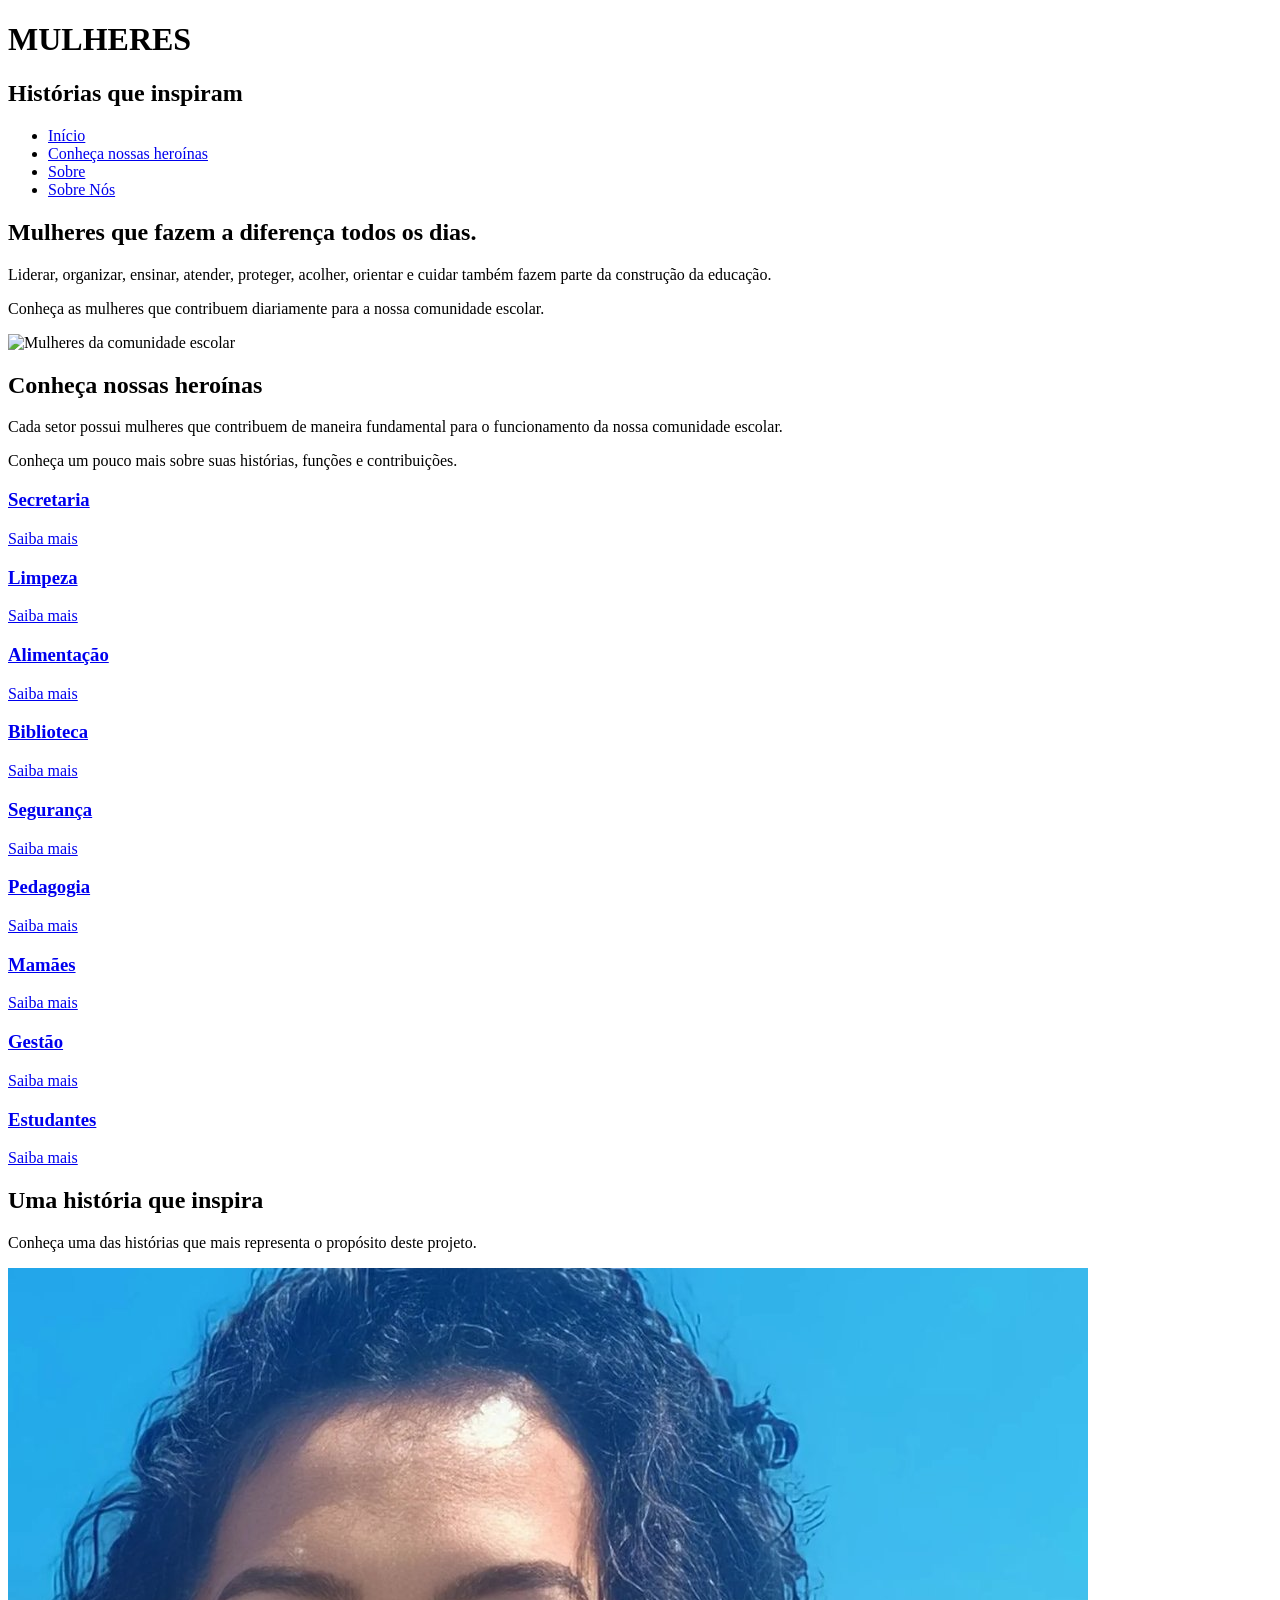
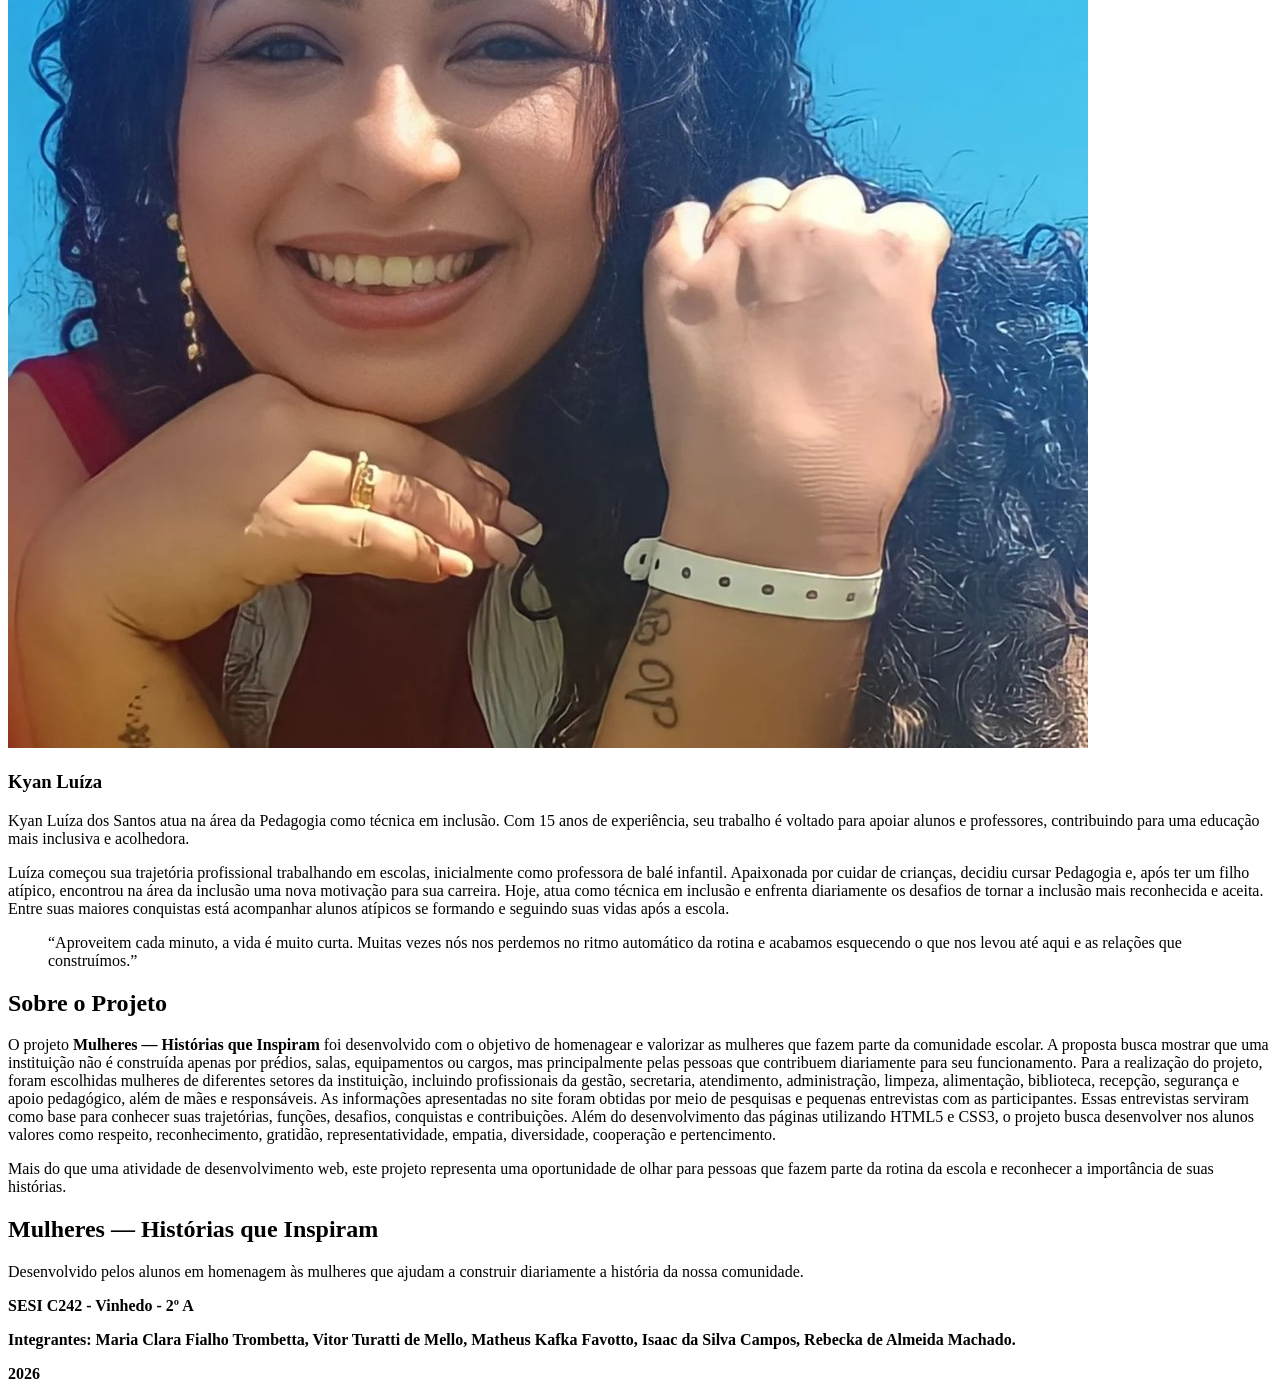
==== index.html @ b3c3f318 "create: page project mulheres" ====
<!DOCTYPE html>
<html lang="pt-BR">

<head>
    <meta charset="UTF-8">
    <meta name="viewport" content="width=device-width, initial-scale=1.0">
    <title>Mulheres — Histórias que Inspiram</title>
    <link rel="stylesheet" href="css/style.css">
</head>

<body>

    <!-- ==============================
         CABEÇALHO / NAVEGAÇÃO
    =============================== -->
    <header>
        <div class="cabecalho">
            <div class="cabecalho-texto">
                <h1>MULHERES</h1>
                <h2>Histórias que inspiram</h2>
            </div>

            <nav>
                <ul>
                    <li>
                        <a href="#inicio">Início</a>
                    </li>
                    <li>
                        <a href="#heroínas">Conheça nossas heroínas</a>
                    </li>
                    <li>
                        <a href="#sobre">Sobre</a>
                    </li>

                    <li>
                        <a href="pages/sobre.html">Sobre Nós</a>
                    </li>
                </ul>

            </nav>
        </div>
    </header>


    <main>

        <!-- ==============================
             1. INÍCIO
        =============================== -->
        <section id="inicio" class="inicio">

            <div class="inicio-conteudo">
                <h2>
                    Mulheres que fazem a diferença
                    todos os dias.
                </h2>

                <p>
                    Liderar, organizar, ensinar, atender,
                    proteger, acolher, orientar e cuidar
                    também fazem parte da construção da educação.
                </p>

                <p>
                    Conheça as mulheres que contribuem
                    diariamente para a nossa comunidade escolar.
                </p>
            </div>

            <div class="inicio-imagem">
                <img src="img/banner.png" alt="Mulheres da comunidade escolar">
            </div>

        </section>


        <!-- ==============================
             2. CONHEÇA NOSSAS HEROÍNAS
        =============================== -->
        <section id="heroínas" class="heroínas">

            <div class="titulo-secao">
                <h2>
                    Conheça nossas heroínas
                </h2>

                <p>
                    Cada setor possui mulheres que contribuem
                    de maneira fundamental para o funcionamento
                    da nossa comunidade escolar.
                </p>

                <p>
                    Conheça um pouco mais sobre suas histórias,
                    funções e contribuições.
                </p>
            </div>

            <div class="cards-setores">

                <!-- SECRETARIA -->
                <a href="pages/secretaria.html" class="card-setor">
                    <h3>Secretaria</h3>
                    <p>Saiba mais</p>
                </a>

                <!-- LIMPEZA -->
                <a href="pages/limpeza.html" class="card-setor">
                    <h3>Limpeza</h3>
                    <p>Saiba mais</p>
                </a>

                <!-- ALIMENTAÇÃO -->
                <a href="pages/alimentacao.html" class="card-setor">
                    <h3>Alimentação</h3>
                    <p>Saiba mais</p>
                </a>

                <!-- BIBLIOTECA -->
                <a href="pages/biblioteca.html" class="card-setor">
                    <h3>Biblioteca</h3>
                    <p>Saiba mais</p>
                </a>

                <!-- SEGURANÇA -->
                <a href="pages/seguranca.html" class="card-setor">
                    <h3>Segurança</h3>
                    <p>Saiba mais</p>
                </a>

                <!-- APOIO PEDAGÓGICO -->
                <a href="pages/pedagogia.html" class="card-setor">
                    <h3>Pedagogia</h3>
                    <p>Saiba mais</p>
                </a>

                <!-- MÃES -->
                <a href="pages/maes.html" class="card-setor">
                    <h3>Mamães</h3>
                    <p>Saiba mais</p>
                </a>

                <!-- GESTÃO -->
                <a href="pages/gestao.html" class="card-setor">
                    <h3>Gestão</h3>
                    <p>Saiba mais</p>
                </a>

                <!-- ESTUDANTES -->
                <a href="pages/estudantes.html" class="card-setor">
                    <h3>Estudantes</h3>
                    <p>Saiba mais</p>
                </a>

            </div>

        </section>


        <!-- ==============================
             3. SOBRE / HISTÓRIA EM DESTAQUE
        =============================== -->
        <section class="sobre">

            <div class="titulo-secao">
                <h2>
                    Uma história que inspira
                </h2>

                <p>
                    Conheça uma das histórias que mais
                    representa o propósito deste projeto.
                </p>
            </div>

            <!-- HISTÓRIA PRINCIPAL -->
            <article class="historia-destaque">

                <div class="historia-imagem">
                    <img src="IMG/Psicologa Kyan.png" alt="Foto da homenageada">
                </div>

                <div class="historia-conteudo">
                    <h3>
                       Kyan Luíza
                    </h3>

                    <p>
                    Kyan Luíza dos Santos atua na área da Pedagogia como técnica em inclusão.
                    Com 15 anos de experiência, seu trabalho é voltado para apoiar alunos e professores,
                    contribuindo para uma educação mais inclusiva e acolhedora.
                    </p>

                    <p>
                    Luíza começou sua trajetória profissional trabalhando em escolas,
                    inicialmente como professora de balé infantil. Apaixonada por cuidar de crianças,
                    decidiu cursar Pedagogia e, após ter um filho atípico, encontrou na área da inclusão uma nova motivação 
                    para sua carreira. Hoje, atua como técnica em inclusão e enfrenta diariamente os desafios de tornar a inclusão 
                    mais reconhecida e aceita. Entre suas maiores conquistas está acompanhar alunos atípicos se formando e seguindo 
                    suas vidas após a escola.
                    </p>

                    <blockquote>
                        “Aproveitem cada minuto, a vida é muito curta. 
                        Muitas vezes nós nos perdemos no ritmo automático da 
                        rotina e acabamos esquecendo o que nos levou até aqui 
                        e as relações que construímos.”
                    </blockquote>
                </div>

            </article>


            <!-- ==============================
                 SOBRE O PROJETO
            =============================== -->
            <article id="sobre"class="sobre-projeto">

                <h2>
                    Sobre o Projeto
                </h2>

                <p>
                    O projeto <strong>Mulheres — Histórias que Inspiram</strong>
                    foi desenvolvido com o objetivo de homenagear e
                    valorizar as mulheres que fazem parte da comunidade
                    escolar.

                    A proposta busca mostrar que uma instituição não é
                    construída apenas por prédios, salas, equipamentos
                    ou cargos, mas principalmente pelas pessoas que
                    contribuem diariamente para seu funcionamento.

                    Para a realização do projeto, foram escolhidas
                    mulheres de diferentes setores da instituição,
                    incluindo profissionais da gestão, secretaria,
                    atendimento, administração, limpeza, alimentação,
                    biblioteca, recepção, segurança e apoio pedagógico,
                    além de mães e responsáveis.

                    As informações apresentadas no site foram obtidas
                    por meio de pesquisas e pequenas entrevistas com
                    as participantes. Essas entrevistas serviram como
                    base para conhecer suas trajetórias, funções,
                    desafios, conquistas e contribuições.

                    Além do desenvolvimento das páginas utilizando
                    HTML5 e CSS3, o projeto busca desenvolver nos alunos
                    valores como respeito, reconhecimento, gratidão,
                    representatividade, empatia, diversidade,
                    cooperação e pertencimento.
                </p>

                <p>
                    Mais do que uma atividade de desenvolvimento web,
                    este projeto representa uma oportunidade de olhar
                    para pessoas que fazem parte da rotina da escola
                    e reconhecer a importância de suas histórias.
                </p>

            </article>

        </section>

    </main>


    <!-- ==============================
         RODAPÉ
    =============================== -->
    <footer>

        <h2>
            Mulheres — Histórias que Inspiram
        </h2>

        <p class="italico">
            Desenvolvido pelos alunos em homenagem às mulheres
            que ajudam a construir diariamente a história
            da nossa comunidade.
        </p>

        <p>
           <strong> SESI C242 - Vinhedo - 2º A</strong>
        </p>

        <p>
        <strong>            
            Integrantes:
            Maria Clara Fialho Trombetta,
            Vitor Turatti de Mello,
            Matheus Kafka Favotto,
            Isaac da Silva Campos,
            Rebecka de Almeida Machado.
        </strong>
        </p>

        <p>
            <strong>
                2026
            </strong>
        </p>

    </footer>

</body>

</html>
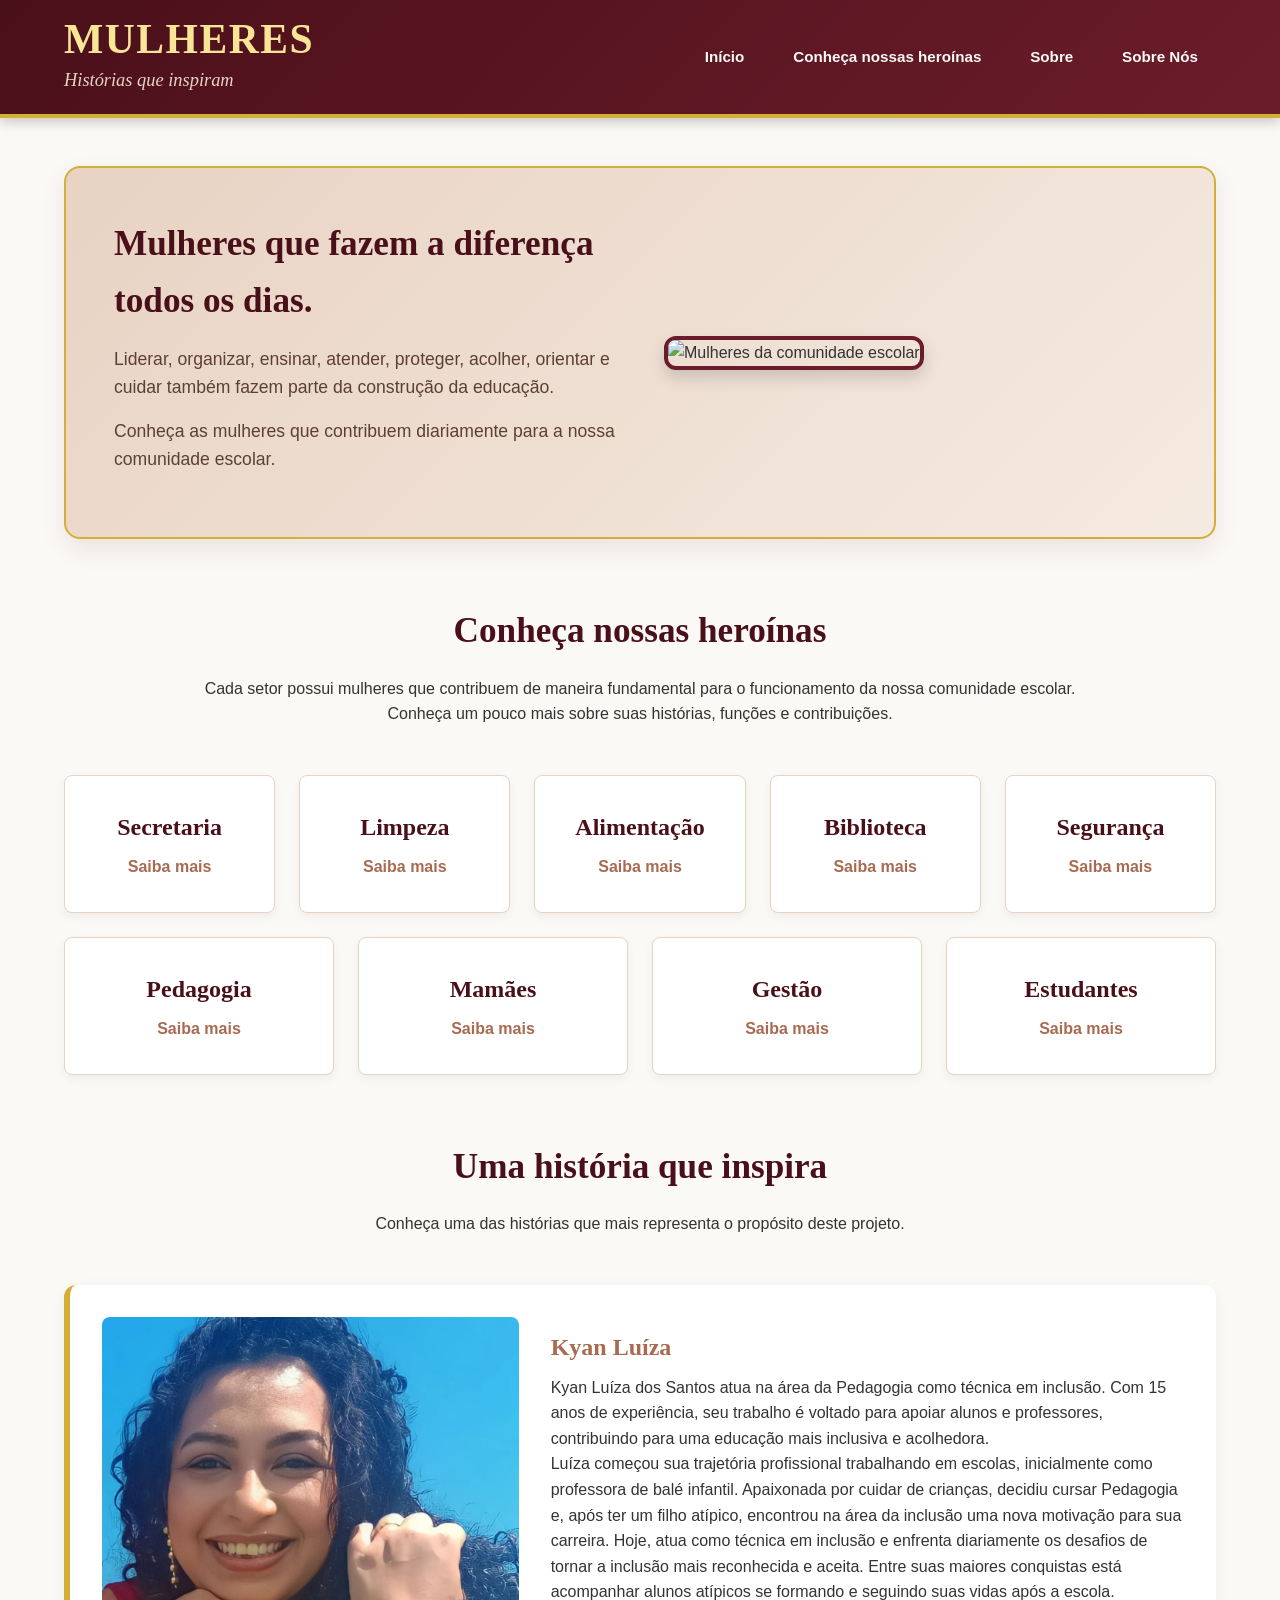
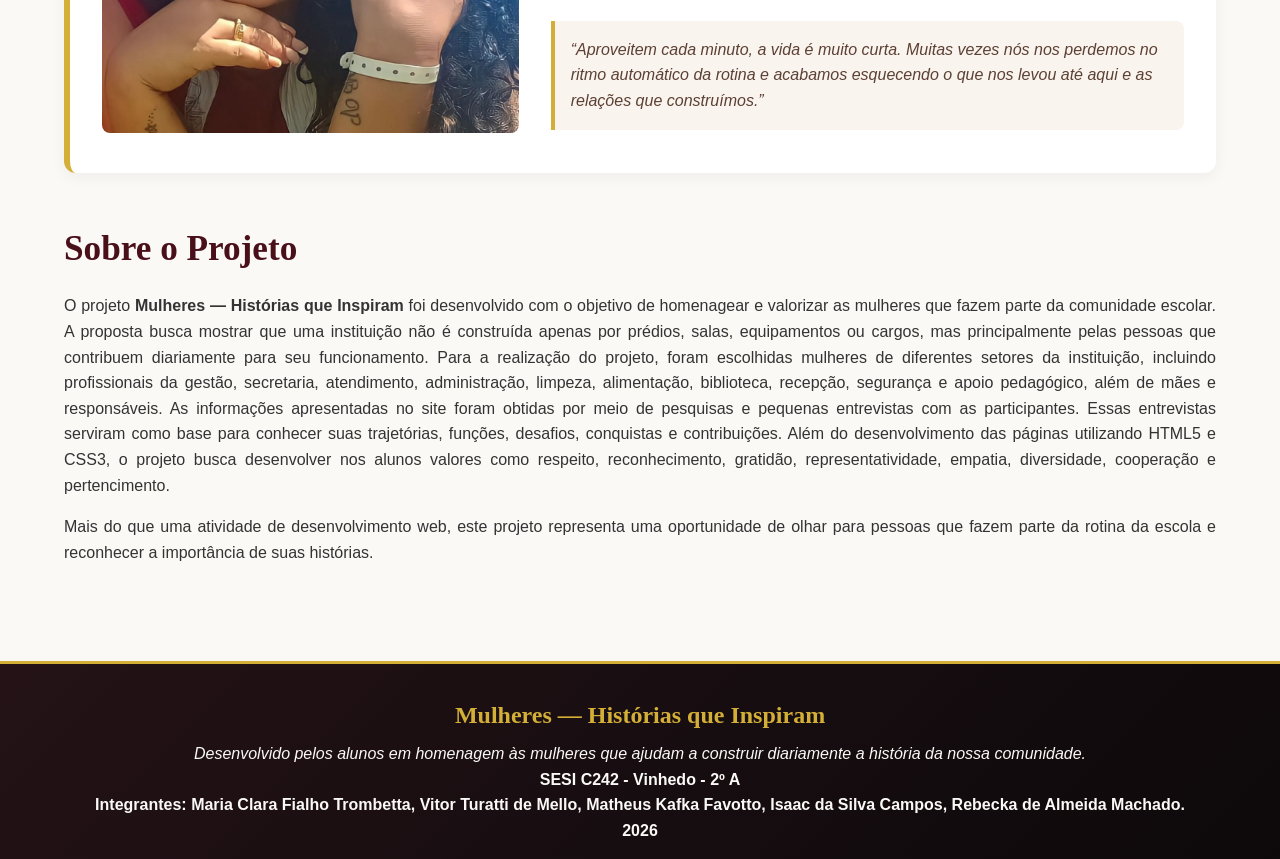
==== commit cee374e0: "THJKLFVY8GUYUJDRFYCTGH" ====
--- a/index.html
+++ b/index.html
@@ -5,7 +5,7 @@
     <meta charset="UTF-8">
     <meta name="viewport" content="width=device-width, initial-scale=1.0">
     <title>Mulheres — Histórias que Inspiram</title>
-    <link rel="stylesheet" href="css/style.css">
+    <link rel="stylesheet" href="./CSS/style.css">
 </head>
 
 <body>
--- a/CSS/style.css
+++ b/CSS/style.css
@@ -0,0 +1,594 @@
+/* ==================================================
+   1. VARIÁVEIS DO PROJETO (CORES E FONTES)
+================================================== */
+:root {
+    /* Paleta Principal */
+    --cor-vinho: #6B1C2A;
+    --cor-vinho-escuro: #4A101A;
+    --cor-dourado: #D4AF37;
+    --cor-dourado-claro: #F9E596;
+    --cor-off-white: #FAF9F6;
+
+    /* Cores Terrosas */
+    --cor-terra-clara: #E8D3C3;
+    --cor-terra-media: #A86A51;
+    --cor-terra-escura: #5C4033;
+
+    /* Neutras */
+    --cor-texto: #333333;
+    --cor-fundo-card: #FFFFFF;
+}
+
+
+/* ==================================================
+   2. RESET E ESTILOS GERAIS
+================================================== */
+* {
+    margin: 0;
+    padding: 0;
+    box-sizing: border-box;
+    font-family: 'Segoe UI', Tahoma, Geneva, Verdana, sans-serif;
+}
+
+html {
+    scroll-behavior: smooth;
+    background-color: var(--cor-vinho-escuro);
+}
+
+body {
+    background-color: var(--cor-off-white);
+    color: var(--cor-texto);
+    line-height: 1.6;
+    /* Faz a página ocupar toda a altura da tela */
+    min-height: 100vh;
+    /* Organiza a página verticalmente */
+    display: flex;
+    flex-direction: column;
+    /* Impede barras horizontais */
+    overflow-x: hidden;
+}
+
+main {
+    padding: 3rem 5%;
+    max-width: 1280px;
+    margin: 0 auto;
+    /* Ocupa o espaço disponível */
+    flex: 1;
+    width: 100%;
+}
+
+
+/* ==================================================
+   3. TIPOGRAFIA GERAL
+================================================== */
+h2 {
+    font-family: 'Georgia', serif;
+    color: var(--cor-vinho-escuro);
+    font-size: 2.2rem;
+    margin-bottom: 1rem;
+}
+
+h3 {
+    font-family: 'Georgia', serif;
+    color: var(--cor-terra-media);
+    font-size: 1.5rem;
+    margin-bottom: 0.5rem;
+}
+
+.titulo-secao {
+    text-align: center;
+    margin-bottom: 3rem;
+}
+
+.titulo-secao h2 {
+    color: var(--cor-vinho-escuro);
+}
+
+
+/* ==================================================
+   4. CABEÇALHO E NAVEGAÇÃO
+================================================== */
+header {
+    background: linear-gradient(
+        135deg,
+        var(--cor-vinho-escuro) 0%,
+        var(--cor-vinho) 100%
+    );
+
+    color: var(--cor-off-white);
+    padding: 1.2rem 5%;
+    border-bottom: 4px solid var(--cor-dourado);
+    box-shadow: 0 4px 12px rgba(0, 0, 0, 0.2);
+    position: sticky;
+    top: 0;
+    z-index: 1000;
+}
+
+.cabecalho {
+    display: flex;
+    justify-content: space-between;
+    align-items: center;
+    flex-wrap: wrap;
+    gap: 1.2rem;
+    max-width: 1280px;
+    margin: 0 auto;
+    width: 100%;
+}
+
+
+/* Bloco de texto */
+.cabecalho-texto {
+    margin-right: auto;
+    text-align: left;
+}
+
+
+/* Título principal */
+.cabecalho h1,
+.cabecalho-texto h1 {
+    font-family: 'Georgia', serif;
+    font-size: 2.6rem;
+    font-weight: 700;
+    color: var(--cor-dourado-claro);
+    margin: 0;
+    padding: 0;
+    line-height: 1;
+    letter-spacing: 1.5px;
+    text-align: left;
+}
+
+
+/* Subtítulo */
+.cabecalho-texto h2 {
+    font-family: 'Georgia', serif;
+    font-size: 1.15rem;
+    font-weight: 400;
+    font-style: italic;
+    color: var(--cor-terra-clara);
+    margin-top: 0.3rem;
+    margin-bottom: 0;
+    text-align: left;
+}
+
+
+/* ==================================================
+   5. MENU DE NAVEGAÇÃO
+================================================== */
+nav ul {
+    display: flex;
+    list-style: none;
+    gap: 0.8rem;
+    flex-wrap: wrap;
+    align-items: center;
+}
+
+nav ul li a {
+    color: var(--cor-off-white);
+    text-decoration: none;
+    font-weight: 600;
+    font-size: 0.95rem;
+    padding: 0.5rem 1rem;
+    border-radius: 2px;
+    transition: all 0.3s ease;
+    display: inline-block;
+    border: 2px solid transparent;
+}
+
+
+/* Hover do menu */
+nav ul li a:hover {
+    color: var(--cor-vinho-escuro);
+    background-color: var(--cor-dourado-claro);
+    border-color: var(--cor-dourado);
+    box-shadow: 0 0 12px rgba(212, 175, 55, 0.6);
+    transform: translateY(-2px);
+}
+
+
+/* ==================================================
+   6. SEÇÃO INICIAL / HERO
+================================================== */
+.inicio {
+    background: linear-gradient(
+        135deg,
+        var(--cor-terra-clara) 0%,
+        #F5EAE1 100%
+    );
+    display: flex;
+    align-items: center;
+    gap: 3rem;
+    flex-wrap: wrap;
+    margin-bottom: 4rem;
+    padding: 3rem;
+    border-radius: 16px;
+    border: 2px solid var(--cor-dourado);
+    box-shadow: 0 10px 25px rgba(107, 28, 42, 0.1);
+}
+
+.inicio-conteudo {
+    flex: 1 1 300px;
+}
+
+.inicio-conteudo h2 {
+    color: var(--cor-vinho-escuro);
+}
+
+.inicio-conteudo p {
+    margin-bottom: 1rem;
+    font-size: 1.1rem;
+    color: var(--cor-terra-escura);
+}
+
+.inicio-imagem {
+    flex: 1 1 300px;
+}
+
+.inicio-imagem img {
+    width: 100%;
+    border-radius: 12px;
+    border: 4px solid var(--cor-vinho);
+    box-shadow: 0 8px 16px rgba(0, 0, 0, 0.15);
+}
+
+
+/* ==================================================
+   7. CARDS DOS SETORES
+================================================== */
+.cards-setores {
+    display: flex;
+    flex-wrap: wrap;
+    gap: 1.5rem;
+    margin-bottom: 4rem;
+}
+
+.card-setor {
+    flex: 1 1 200px;
+    background-color: var(--cor-fundo-card);
+    padding: 2rem 1rem;
+    text-align: center;
+    border-radius: 8px;
+    text-decoration: none;
+    color: var(--cor-vinho-escuro);
+    border: 1px solid var(--cor-terra-clara);
+    box-shadow: 0 4px 10px rgba(0, 0, 0, 0.05);
+    transition:
+        transform 0.3s ease,
+        background-color 0.3s ease,
+        color 0.3s ease;
+}
+
+.card-setor h3 {
+    color: var(--cor-vinho-escuro);
+}
+
+.card-setor p {
+    font-weight: 600;
+    margin-top: 0.5rem;
+    color: var(--cor-terra-media);
+}
+
+.card-setor:hover {
+    transform: translateY(-5px);
+    background-color: var(--cor-vinho);
+    border-color: var(--cor-dourado);
+    box-shadow: 0 8px 20px rgba(212, 175, 55, 0.3);
+}
+
+.card-setor:hover h3,
+.card-setor:hover p {
+    color: var(--cor-dourado-claro);
+}
+
+
+/* ==================================================
+   8. HISTÓRIA E SOBRE O PROJETO
+================================================== */
+.historia-destaque {
+    display: flex;
+    flex-wrap: wrap;
+    gap: 2rem;
+    background-color: var(--cor-fundo-card);
+    padding: 2rem;
+    border-radius: 12px;
+    box-shadow: 0 4px 15px rgba(0, 0, 0, 0.05);
+    margin-bottom: 3rem;
+    border-left: 6px solid var(--cor-dourado);
+}
+
+.historia-imagem {
+    flex: 1 1 250px;
+}
+
+.historia-imagem img {
+    width: 100%;
+    border-radius: 8px;
+    object-fit: cover;
+}
+
+.historia-conteudo {
+    flex: 2 1 300px;
+    display: flex;
+    flex-direction: column;
+    justify-content: center;
+}
+
+.sobre-projeto p {
+    margin-bottom: 1rem;
+    text-align: justify;
+}
+
+
+/* ==================================================
+   9. DEPARTAMENTOS E CARDS DE INTEGRANTES
+================================================== */
+.introducao-departamento {
+    text-align: center;
+    max-width: 800px;
+    margin: 0 auto 3rem auto;
+}
+
+.cards-mulheres {
+    display: flex;
+    flex-wrap: wrap;
+    gap: 2rem;
+}
+
+.card-mulher {
+    flex: 1 1 280px;
+    background-color: var(--cor-fundo-card);
+    border-radius: 12px;
+    overflow: hidden;
+    box-shadow: 0 6px 12px rgba(0, 0, 0, 0.08);
+    border-top: 5px solid var(--cor-dourado);
+
+    transition:
+        transform 0.3s ease,
+        box-shadow 0.3s ease;
+}
+
+.card-mulher:hover {
+    transform: translateY(-5px);
+    box-shadow: 0 10px 20px rgba(107, 28, 42, 0.15);
+}
+
+.card-mulher img {
+    width: 100%;
+    height: 300px;
+    object-fit: cover;
+    border-bottom: 3px solid var(--cor-dourado);
+}
+
+.card-conteudo {
+    padding: 1.5rem;
+}
+
+.card-conteudo h3 {
+    color: var(--cor-vinho);
+    margin-bottom: 0.2rem;
+}
+
+.funcao {
+    font-weight: bold;
+    color: var(--cor-terra-media);
+    text-transform: uppercase;
+    font-size: 0.85rem;
+    margin-bottom: 1rem;
+    letter-spacing: 1px;
+}
+
+blockquote {
+    font-style: italic;
+    color: var(--cor-terra-escura);
+    border-left: 4px solid var(--cor-dourado);
+    background-color: #FAF4EF;
+    padding: 1rem;
+    border-radius: 0 8px 8px 0;
+    margin-top: 1rem;
+}
+
+
+/* ==================================================
+   10. FOOTER
+================================================== */
+footer {
+    background: linear-gradient(
+        135deg,
+        #241216 0%,
+        #160D10 55%,
+        #0D090A 100%
+    );
+
+    color: var(--cor-off-white);
+    padding: 2rem 5% 1rem;
+    margin-top: 2rem;
+    border-top: 3px solid var(--cor-dourado);
+    text-align: center;
+}
+
+
+/* Títulos do footer */
+footer h2,
+footer h4 {
+    font-family: 'Georgia', serif;
+    color: var(--cor-dourado);
+    margin-bottom: 0.4rem;
+}
+
+footer h2 {
+    font-size: 1.5rem;
+}
+
+footer h4 {
+    font-size: 1.1rem;
+}
+
+
+/* Conteúdo do footer */
+.footer-conteudo {
+    max-width: 850px;
+    margin: 0 auto 1.2rem;
+    display: flex;
+    justify-content: center;
+    align-items: center;
+    gap: 3rem;
+    flex-wrap: wrap;
+    text-align: center;
+}
+
+
+/* Área do projeto */
+.footer-projeto {
+    flex: 1 1 280px;
+    max-width: 450px;
+}
+
+
+/* Área das informações */
+.footer-info {
+    flex: 0 1 220px;
+}
+
+.footer-info p {
+    color: #C8B8B5;
+    font-size: 0.85rem;
+    margin-bottom: 0.15rem;
+}
+
+.italico {
+    font-style: italic;
+}
+
+/* Parte inferior */
+.footer-final {
+    max-width: 850px;
+    margin: 0 auto;
+    border-top: 1px solid rgba(212, 175, 55, 0.2);
+    padding-top: 0.8rem;
+    text-align: center;
+    color: #AFA09D;
+    font-size: 0.8rem;
+}
+
+
+/* ==================================================
+   11. RESPONSIVIDADE - TABLETS
+================================================== */
+@media (max-width: 768px) {
+
+    /* Cabeçalho */
+    .cabecalho {
+        flex-direction: column;
+        align-items: center;
+        text-align: center;
+    }
+
+    .cabecalho-texto {
+        margin-right: 0;
+        text-align: center;
+    }
+
+    .cabecalho h1,
+    .cabecalho-texto h1 {
+        font-size: 2.2rem;
+        text-align: center;
+    }
+
+    .cabecalho-texto h2 {
+        font-size: 1rem;
+        text-align: center;
+    }
+
+
+    /* Menu */
+    nav ul {
+        justify-content: center;
+        gap: 0.5rem;
+    }
+
+    nav ul li a {
+        padding: 0.4rem 0.8rem;
+        font-size: 0.88rem;
+    }
+
+
+    /* Seção inicial */
+    .inicio {
+        padding: 1.5rem;
+        gap: 1.5rem;
+    }
+    /* Títulos */
+    h2 {
+        font-size: 1.8rem;
+    }
+    /* Main */
+    main {
+        padding: 2rem 4%;
+    }
+    /* Footer */
+    footer {
+        padding: 1.8rem 5% 1rem;
+    }
+    .footer-conteudo {
+        flex-direction: column;
+        align-items: center;
+        gap: 1.2rem;
+        margin-bottom: 1rem;
+    }
+    .footer-projeto,
+    .footer-info {
+        flex: none;
+        width: 100%;
+        max-width: 450px;
+    }
+}
+
+
+/* ==================================================
+   12. RESPONSIVIDADE - CELULARES
+================================================== */
+@media (max-width: 480px) {
+    /* Cabeçalho */
+    .cabecalho h1,
+    .cabecalho-texto h1 {
+        font-size: 1.8rem;
+    }
+    .cabecalho-texto h2 {
+        font-size: 0.9rem;
+    }
+    /* Menu */
+    nav ul {
+        flex-direction: column;
+        width: 100%;
+    }
+    nav ul li {
+        width: 100%;
+        text-align: center;
+    }
+    nav ul li a {
+        width: 100%;
+    }
+    /* Seção inicial */
+    .inicio {
+        padding: 1.2rem;
+    }
+    .inicio-conteudo p {
+        font-size: 1rem;
+    }
+    /* Footer */
+    footer {
+        padding: 1.5rem 6% 0.8rem;
+    }
+    .footer-conteudo {
+        gap: 1rem;
+    }
+    footer h2 {
+        font-size: 1.3rem;
+    }
+    footer h4 {
+        font-size: 1rem;
+    }
+    .footer-final {
+        font-size: 0.75rem;
+        padding-top: 0.7rem;
+    }
+}
